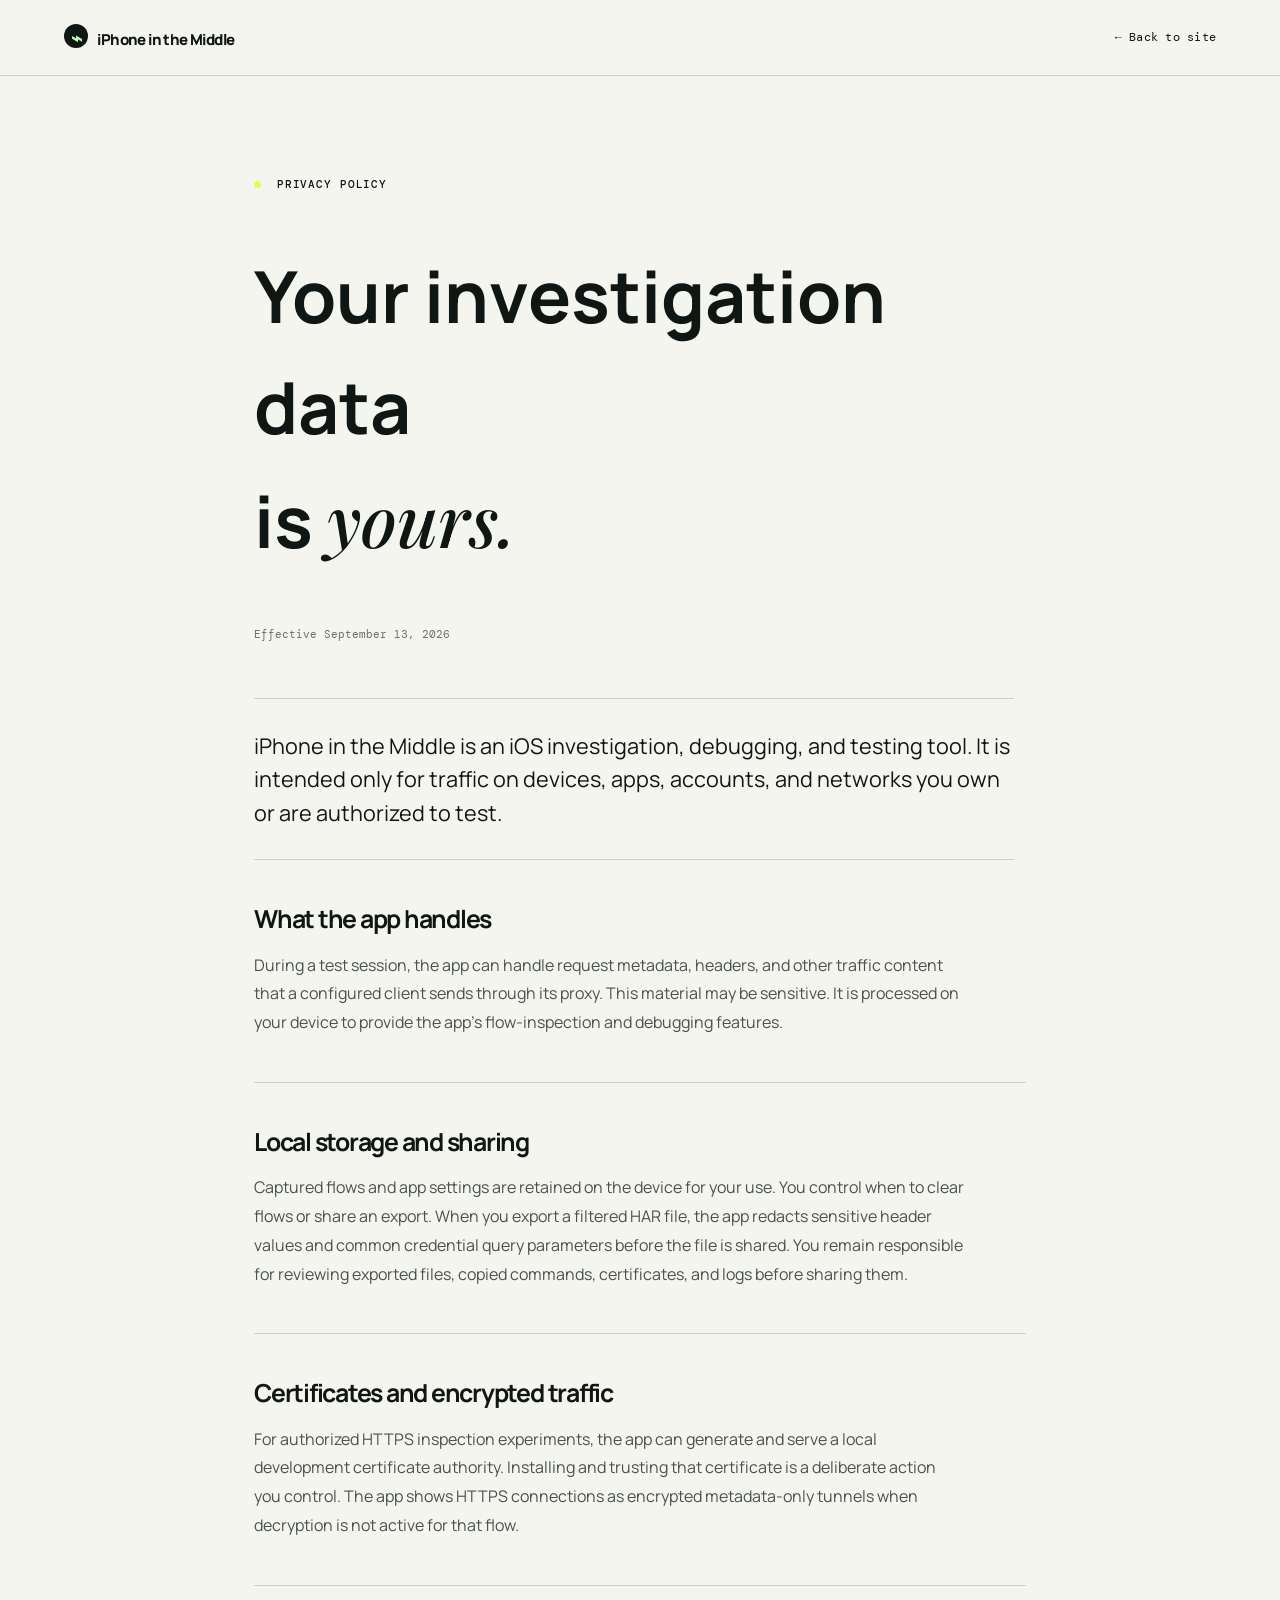
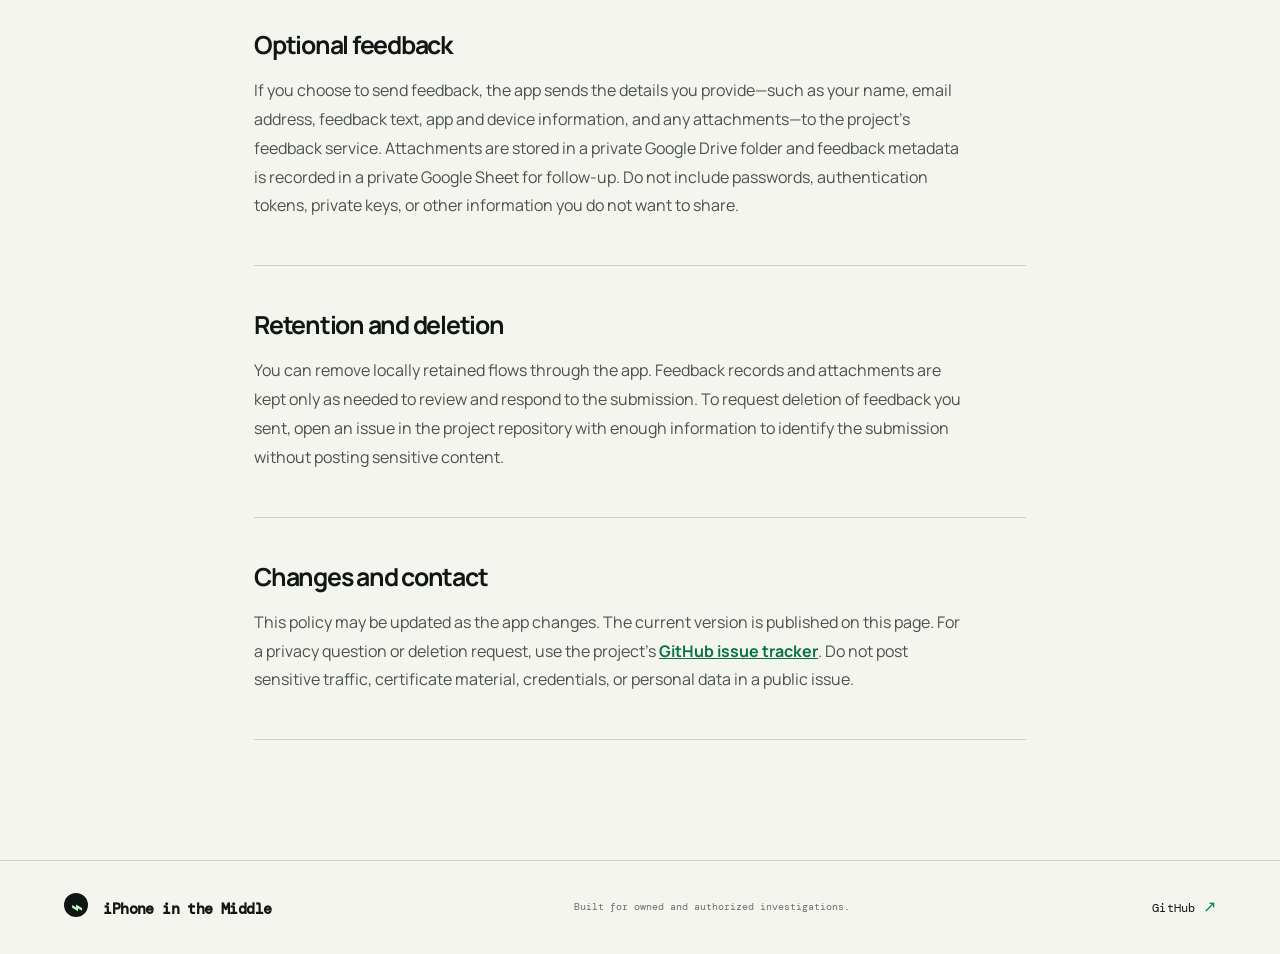
==== privacy.html @ bd2172a4 "Add privacy policy and device status features" ====
<!doctype html>
<html lang="en">
  <head>
    <meta charset="utf-8" />
    <meta name="viewport" content="width=device-width, initial-scale=1" />
    <meta name="description" content="Privacy policy for iPhone in the Middle." />
    <title>Privacy policy · iPhone in the Middle</title>
    <link rel="stylesheet" href="styles.css" />
  </head>
  <body class="policy-page">
    <header class="site-header"><a class="brand" href="index.html"><span class="brand-mark">⌁</span> iPhone in the Middle</a><a class="header-link" href="index.html">← Back to site</a></header>
    <main class="policy">
      <p class="eyebrow"><span></span> Privacy policy</p>
      <h1>Your investigation data<br />is <em>yours.</em></h1>
      <p class="policy-date">Effective September 13, 2026</p>
      <div class="policy-intro">iPhone in the Middle is an iOS investigation, debugging, and testing tool. It is intended only for traffic on devices, apps, accounts, and networks you own or are authorized to test.</div>
      <section><h2>What the app handles</h2><p>During a test session, the app can handle request metadata, headers, and other traffic content that a configured client sends through its proxy. This material may be sensitive. It is processed on your device to provide the app’s flow-inspection and debugging features.</p></section>
      <section><h2>Local storage and sharing</h2><p>Captured flows and app settings are retained on the device for your use. You control when to clear flows or share an export. When you export a filtered HAR file, the app redacts sensitive header values and common credential query parameters before the file is shared. You remain responsible for reviewing exported files, copied commands, certificates, and logs before sharing them.</p></section>
      <section><h2>Certificates and encrypted traffic</h2><p>For authorized HTTPS inspection experiments, the app can generate and serve a local development certificate authority. Installing and trusting that certificate is a deliberate action you control. The app shows HTTPS connections as encrypted metadata-only tunnels when decryption is not active for that flow.</p></section>
      <section><h2>Optional feedback</h2><p>If you choose to send feedback, the app sends the details you provide—such as your name, email address, feedback text, app and device information, and any attachments—to the project’s feedback service. Attachments are stored in a private Google Drive folder and feedback metadata is recorded in a private Google Sheet for follow-up. Do not include passwords, authentication tokens, private keys, or other information you do not want to share.</p></section>
      <section><h2>Retention and deletion</h2><p>You can remove locally retained flows through the app. Feedback records and attachments are kept only as needed to review and respond to the submission. To request deletion of feedback you sent, open an issue in the project repository with enough information to identify the submission without posting sensitive content.</p></section>
      <section><h2>Changes and contact</h2><p>This policy may be updated as the app changes. The current version is published on this page. For a privacy question or deletion request, use the project’s <a href="https://github.com/depoon/iPhoneInTheMiddle/issues">GitHub issue tracker</a>. Do not post sensitive traffic, certificate material, credentials, or personal data in a public issue.</p></section>
    </main>
    <footer><a class="brand" href="index.html"><span class="brand-mark">⌁</span> iPhone in the Middle</a><p>Built for owned and authorized investigations.</p><a href="https://github.com/depoon/iPhoneInTheMiddle">GitHub <span>↗</span></a></footer>
  </body>
</html>
---- styles.css ----
@import url('https://fonts.googleapis.com/css2?family=DM+Mono:wght@400;500&family=Manrope:wght@400;500;600;700;800&family=Playfair+Display:ital,wght@0,500;0,600;1,500;1,600&display=swap');

:root { --ink:#101614; --paper:#f5f5ef; --mint:#b9ffbc; --acid:#dfff4f; --line:#cdd0c8; --muted:#68706b; }
*{box-sizing:border-box} html{scroll-behavior:smooth} body{margin:0;background:var(--paper);color:var(--ink);font-family:Manrope,Arial,sans-serif;font-size:16px;line-height:1.55}.site-header,footer{display:flex;align-items:center;justify-content:space-between;max-width:1440px;margin:auto;padding:24px 5vw;border-bottom:1px solid var(--line)}.brand{color:inherit;text-decoration:none;font-size:.94rem;font-weight:800;letter-spacing:-.04em}.brand-mark{display:inline-grid;place-items:center;width:24px;height:24px;margin-right:7px;border-radius:50%;background:var(--ink);color:var(--mint);font-family:serif;font-size:1.2rem}nav{display:flex;gap:28px}nav a,.header-link,footer>a{color:inherit;text-decoration:none;font-family:'DM Mono',monospace;font-size:.72rem;letter-spacing:.02em}.header-link span,footer span{color:#008c55;font-size:1rem}.hero{min-height:670px;overflow:hidden;position:relative;display:grid;grid-template-columns:minmax(360px,.9fr) minmax(450px,1.1fr);background:#12372b;color:#f5f5ef;padding:90px max(5vw,calc((100vw - 1296px)/2)) 60px}.hero-copy{position:relative;z-index:2;max-width:620px}.eyebrow{font-family:'DM Mono',monospace;text-transform:uppercase;letter-spacing:.08em;font-size:.68rem;font-weight:500;margin:0 0 20px}.eyebrow span{display:inline-block;width:7px;height:7px;border-radius:50%;background:var(--acid);margin-right:8px}.hero h1,h2{letter-spacing:-.07em;line-height:.98;margin:0;font-size:clamp(3.2rem,5.6vw,6.3rem);font-weight:700}.hero h1 em,h2 em{font-family:'Playfair Display',serif;font-weight:500}.lede{max-width:510px;margin:32px 0;color:#d3ded6;font-size:1.06rem;line-height:1.7}.hero-actions{display:flex;align-items:center;gap:18px}.button{display:inline-flex;align-items:center;gap:22px;padding:14px 17px;text-decoration:none;font-size:.83rem;font-weight:700}.primary{background:var(--acid);color:var(--ink)}.primary span{font-size:1.2rem}.quiet{color:white;border-bottom:1px solid #87a197;padding:13px 0}.fine-print{font-family:'DM Mono';font-size:.65rem;color:#9ab4a8;margin-top:40px}.hero-visual{position:relative;min-height:500px}.phone-wrap{position:absolute;width:300px;right:16%;top:-14px;filter:drop-shadow(0 24px 24px #071c1588);transform:rotate(6deg)}.phone-wrap img{display:block;width:100%;border-radius:37px}.signal{position:absolute;border:1px solid #487361;border-radius:50%;width:560px;height:560px;right:-60px;top:-90px}.signal.two{width:410px;height:410px;right:15px;top:-15px}.signal.three{width:260px;height:260px;right:90px;top:60px}.annotation{position:absolute;font-family:'DM Mono';font-size:.66rem;border-left:1px solid #89b9a0;padding-left:12px;color:#e4eee6}.annotation i{display:inline-block;width:7px;height:7px;background:var(--acid);border-radius:50%;margin-right:7px}.annotation strong,.annotation small{display:block}.annotation small{color:#b9cabd;margin-top:3px}.annotation-a{top:325px;left:0}.annotation-b{top:115px;right:0}.principle{max-width:1296px;margin:auto;padding:130px 0;display:grid;grid-template-columns:1fr 2fr;gap:40px}.principle h2{font-size:clamp(2.8rem,4.5vw,5.1rem)}.principle div>p{max-width:480px;margin:35px 0 0;font-size:1rem;line-height:1.8;color:#49524d}.capabilities{background:#e6e7df;padding:115px max(5vw,calc((100vw - 1296px)/2))}.section-intro{display:flex;justify-content:space-between;align-items:start;margin-bottom:68px}.section-intro h2,.gallery h2{font-size:clamp(2.8rem,4.5vw,5rem)}.capability-grid{display:grid;grid-template-columns:repeat(4,1fr);border-top:1px solid #adb5ad}.capability-grid article{padding:25px 28px 0 0;margin-right:23px;border-right:1px solid #adb5ad;min-height:220px}.capability-grid article:last-child{border:0}.capability-grid b{font-family:'DM Mono';font-size:.68rem;color:#668274}.capability-grid h3{font-size:1.14rem;letter-spacing:-.04em;margin:33px 0 10px}.capability-grid p{font-size:.85rem;color:#59625c;line-height:1.7;margin:0}.gallery{background:#111917;color:#f7f7ef;padding:115px max(5vw,calc((100vw - 1296px)/2)) 125px}.gallery-heading{display:flex;justify-content:space-between;align-items:end;margin-bottom:58px}.gallery-heading>p{max-width:300px;color:#a9b7ae;font-size:.87rem;line-height:1.7}.screens{display:grid;grid-template-columns:.85fr 1.25fr .85fr;gap:30px;align-items:end}.screens figure{margin:0}.screens img{width:100%;display:block;border-radius:25px;box-shadow:0 18px 30px #0007}.screens figcaption{font-family:'DM Mono';font-size:.67rem;letter-spacing:.04em;margin:13px 4px;color:#c4d1c8}.featured{transform:translateY(-22px)}.workflow{padding:115px 5vw;text-align:center;max-width:1050px;margin:auto}.workflow h2{font-size:clamp(2.3rem,4vw,4.4rem)}.workflow h2 span{color:#008c55;font-family:Arial;font-weight:400}.workflow>p:last-child{max-width:600px;margin:35px auto 0;color:#59625c;font-size:.94rem;line-height:1.8}footer{border-top:1px solid var(--line);border-bottom:0;padding-top:32px;padding-bottom:32px}footer p{font-family:'DM Mono';font-size:.65rem;color:var(--muted);margin:0}
 .footer-links{display:flex;gap:22px}.devices{display:grid;grid-template-columns:.85fr 1.15fr;gap:80px;align-items:center;max-width:1296px;margin:auto;padding:120px 0}.devices h2{font-size:clamp(2.8rem,4.5vw,5.1rem)}.device-copy>p:not(.eyebrow){max-width:465px;color:#49524d;line-height:1.8;margin:35px 0 0}.device-copy .device-note{font-family:'DM Mono';font-size:.7rem;color:#567264;border-left:2px solid #70ca78;padding-left:13px;line-height:1.7;margin-top:22px}.device-shots{display:grid;grid-template-columns:1.08fr .72fr;gap:30px;align-items:end}.device-shots figure{margin:0}.device-shots img{display:block;width:100%;border-radius:22px;box-shadow:0 18px 32px #1633262e}.device-shots figcaption{font-family:'DM Mono';font-size:.67rem;letter-spacing:.04em;margin:12px 3px;color:#66716a}.activity-shot{transform:translateY(18px)}.policy{max-width:900px;margin:0 auto;padding:100px 5vw 120px}.policy h1{font-size:clamp(3.2rem,5.6vw,6rem)}.policy h1 em{font-family:'Playfair Display',serif;font-weight:500}.policy-date{font-family:'DM Mono';font-size:.7rem;color:var(--muted);margin:25px 0 55px}.policy-intro{font-size:1.35rem;line-height:1.55;max-width:760px;padding:30px 0;border-top:1px solid var(--line);border-bottom:1px solid var(--line)}.policy section{padding:45px 0;border-bottom:1px solid var(--line)}.policy section h2{font-size:1.55rem;letter-spacing:-.05em;line-height:1.1}.policy section p{max-width:710px;color:#49524d;line-height:1.8;margin:18px 0 0}.policy section a{color:#087145;font-weight:700}.policy-page footer{max-width:none;padding-left:5vw;padding-right:5vw}
@media(max-width:800px){.site-header{padding:18px 5vw}.site-header nav{display:none}.header-link{font-size:.62rem}.hero{min-height:auto;display:block;padding-top:70px}.hero h1{font-size:3.35rem}.hero-visual{height:430px;margin-top:40px}.phone-wrap{width:225px;right:15%;top:10px}.signal{width:410px;height:410px;right:-70px;top:-30px}.signal.two{width:300px;height:300px;right:-15px;top:25px}.signal.three{width:190px;height:190px;right:40px;top:80px}.annotation-a{top:285px;left:1%}.annotation-b{top:115px;right:0}.principle{padding:80px 5vw;display:block}.principle .eyebrow{margin-bottom:45px}.section-intro,.gallery-heading{display:block}.capability-grid{grid-template-columns:1fr 1fr}.capability-grid article{min-height:195px;margin-right:18px;margin-bottom:25px}.capability-grid article:nth-child(2){border-right:0}.capabilities,.gallery{padding-top:80px;padding-bottom:80px}.screens{grid-template-columns:1fr 1fr;gap:18px}.screens figure:last-child{display:none}.featured{transform:none}.gallery-heading>p{margin:28px 0}.devices{display:block;padding:80px 5vw}.device-shots{margin-top:50px;gap:18px}.workflow{padding:85px 5vw}footer{align-items:flex-start;gap:14px;flex-direction:column}}
@media(max-width:430px){.hero h1{font-size:2.8rem}.hero-actions{align-items:flex-start;flex-direction:column;gap:8px}.principle h2,.section-intro h2,.gallery h2{font-size:2.7rem}.capability-grid{grid-template-columns:1fr}.capability-grid article{border-right:0;border-bottom:1px solid #adb5ad;padding-bottom:25px;margin-right:0}.screens{grid-template-columns:1fr}.screens figure:not(.featured){display:none}.featured{display:block!important}.phone-wrap{right:8%}.annotation-b{right:-12px}}
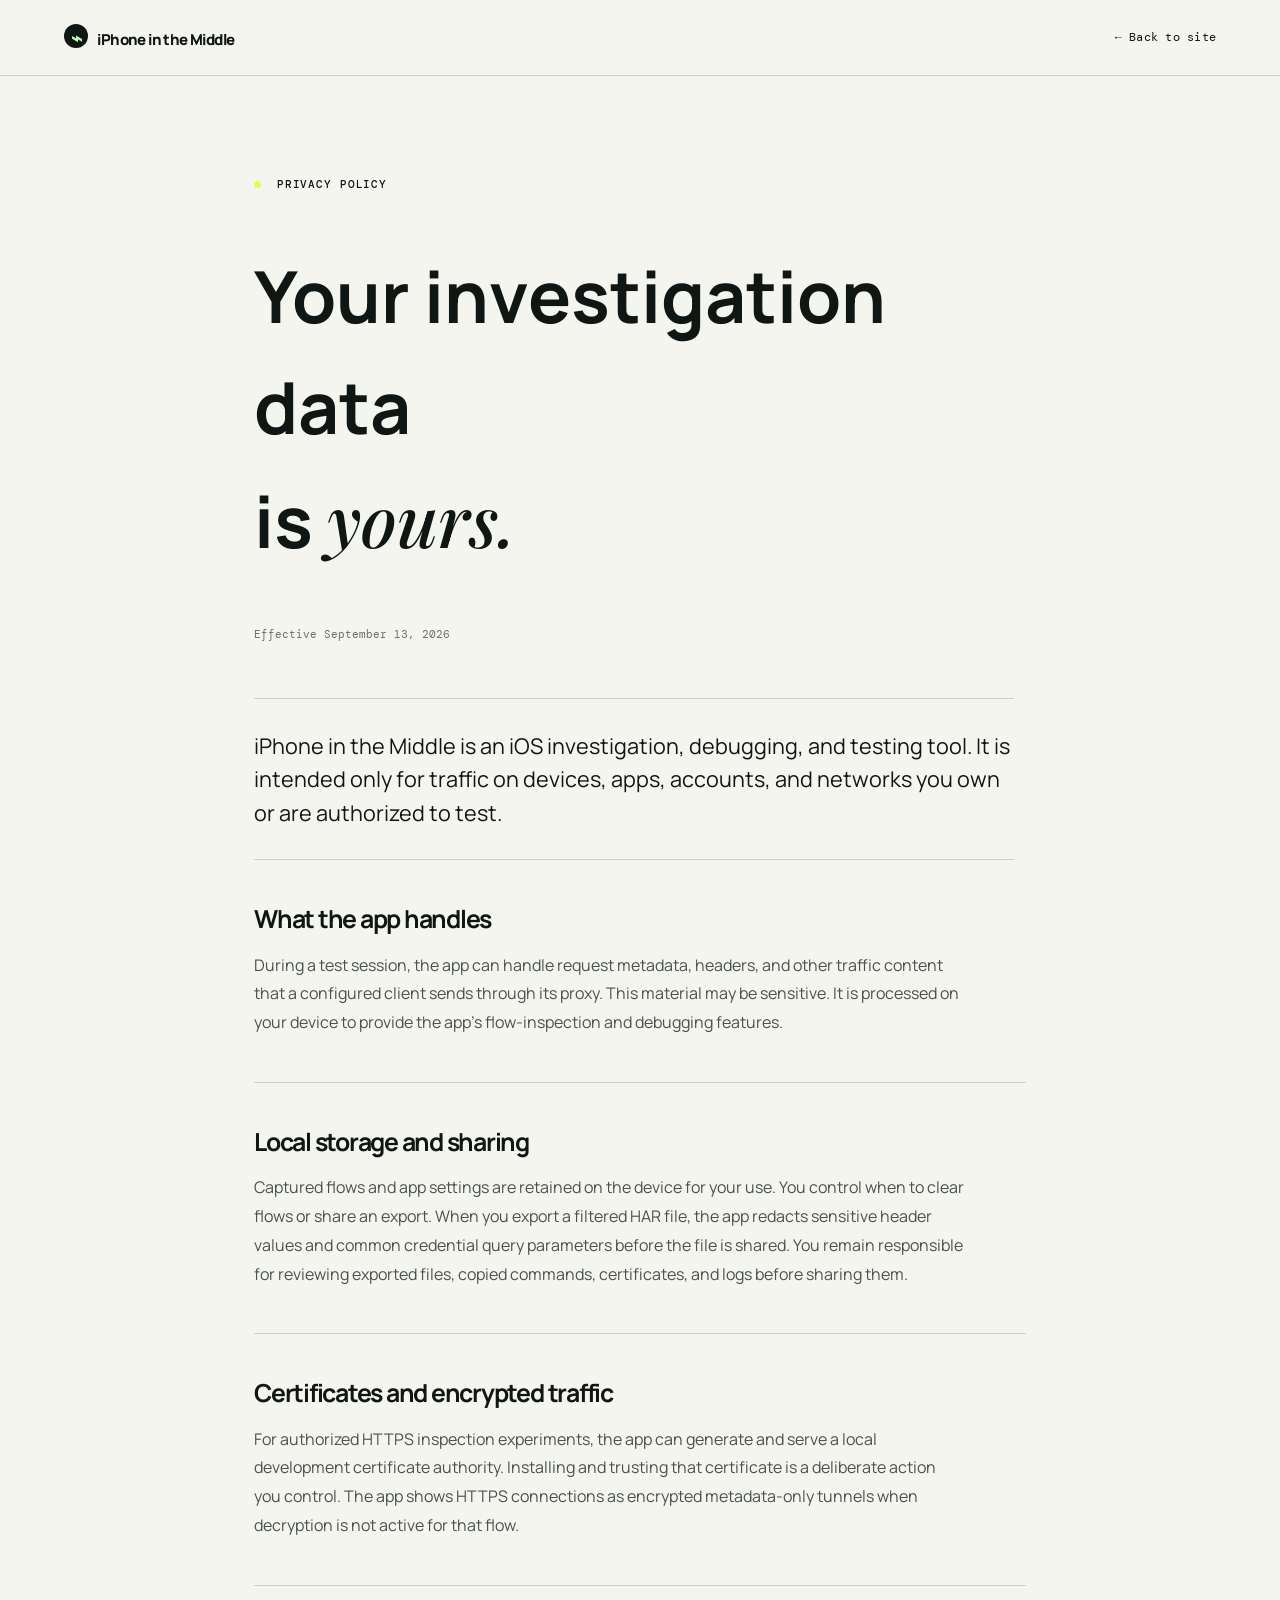
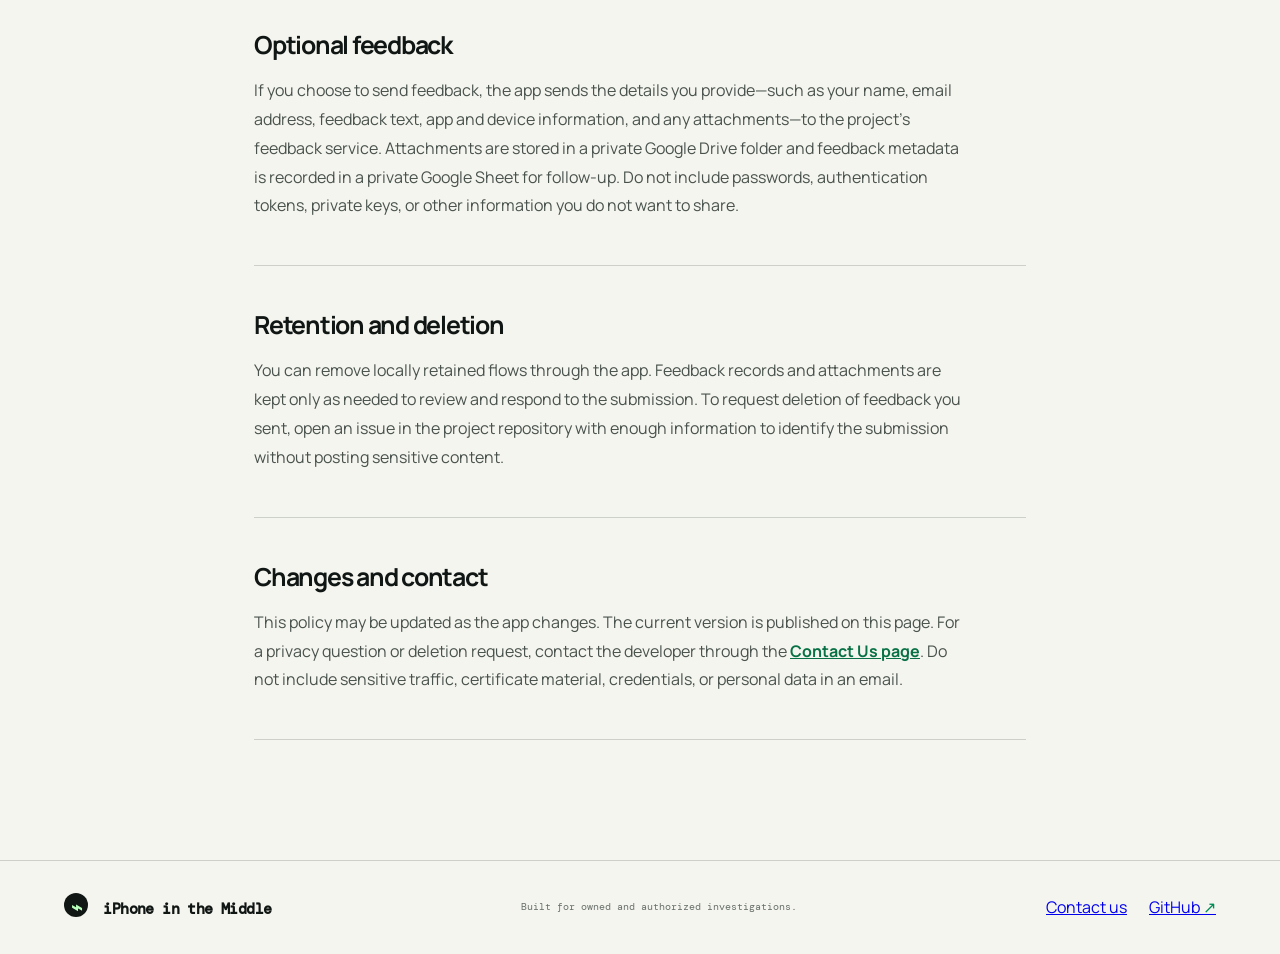
==== commit 279981d7: "Add public contact page" ====
--- a/privacy.html
+++ b/privacy.html
@@ -19,8 +19,8 @@
       <section><h2>Certificates and encrypted traffic</h2><p>For authorized HTTPS inspection experiments, the app can generate and serve a local development certificate authority. Installing and trusting that certificate is a deliberate action you control. The app shows HTTPS connections as encrypted metadata-only tunnels when decryption is not active for that flow.</p></section>
       <section><h2>Optional feedback</h2><p>If you choose to send feedback, the app sends the details you provide—such as your name, email address, feedback text, app and device information, and any attachments—to the project’s feedback service. Attachments are stored in a private Google Drive folder and feedback metadata is recorded in a private Google Sheet for follow-up. Do not include passwords, authentication tokens, private keys, or other information you do not want to share.</p></section>
       <section><h2>Retention and deletion</h2><p>You can remove locally retained flows through the app. Feedback records and attachments are kept only as needed to review and respond to the submission. To request deletion of feedback you sent, open an issue in the project repository with enough information to identify the submission without posting sensitive content.</p></section>
-      <section><h2>Changes and contact</h2><p>This policy may be updated as the app changes. The current version is published on this page. For a privacy question or deletion request, use the project’s <a href="https://github.com/depoon/iPhoneInTheMiddle/issues">GitHub issue tracker</a>. Do not post sensitive traffic, certificate material, credentials, or personal data in a public issue.</p></section>
+      <section><h2>Changes and contact</h2><p>This policy may be updated as the app changes. The current version is published on this page. For a privacy question or deletion request, contact the developer through the <a href="contact.html">Contact Us page</a>. Do not include sensitive traffic, certificate material, credentials, or personal data in an email.</p></section>
     </main>
-    <footer><a class="brand" href="index.html"><span class="brand-mark">⌁</span> iPhone in the Middle</a><p>Built for owned and authorized investigations.</p><a href="https://github.com/depoon/iPhoneInTheMiddle">GitHub <span>↗</span></a></footer>
+    <footer><a class="brand" href="index.html"><span class="brand-mark">⌁</span> iPhone in the Middle</a><p>Built for owned and authorized investigations.</p><div class="footer-links"><a href="contact.html">Contact us</a><a href="https://github.com/depoon/iPhoneInTheMiddle">GitHub <span>↗</span></a></div></footer>
   </body>
 </html>
--- a/styles.css
+++ b/styles.css
@@ -3,5 +3,6 @@
 :root { --ink:#101614; --paper:#f5f5ef; --mint:#b9ffbc; --acid:#dfff4f; --line:#cdd0c8; --muted:#68706b; }
 *{box-sizing:border-box} html{scroll-behavior:smooth} body{margin:0;background:var(--paper);color:var(--ink);font-family:Manrope,Arial,sans-serif;font-size:16px;line-height:1.55}.site-header,footer{display:flex;align-items:center;justify-content:space-between;max-width:1440px;margin:auto;padding:24px 5vw;border-bottom:1px solid var(--line)}.brand{color:inherit;text-decoration:none;font-size:.94rem;font-weight:800;letter-spacing:-.04em}.brand-mark{display:inline-grid;place-items:center;width:24px;height:24px;margin-right:7px;border-radius:50%;background:var(--ink);color:var(--mint);font-family:serif;font-size:1.2rem}nav{display:flex;gap:28px}nav a,.header-link,footer>a{color:inherit;text-decoration:none;font-family:'DM Mono',monospace;font-size:.72rem;letter-spacing:.02em}.header-link span,footer span{color:#008c55;font-size:1rem}.hero{min-height:670px;overflow:hidden;position:relative;display:grid;grid-template-columns:minmax(360px,.9fr) minmax(450px,1.1fr);background:#12372b;color:#f5f5ef;padding:90px max(5vw,calc((100vw - 1296px)/2)) 60px}.hero-copy{position:relative;z-index:2;max-width:620px}.eyebrow{font-family:'DM Mono',monospace;text-transform:uppercase;letter-spacing:.08em;font-size:.68rem;font-weight:500;margin:0 0 20px}.eyebrow span{display:inline-block;width:7px;height:7px;border-radius:50%;background:var(--acid);margin-right:8px}.hero h1,h2{letter-spacing:-.07em;line-height:.98;margin:0;font-size:clamp(3.2rem,5.6vw,6.3rem);font-weight:700}.hero h1 em,h2 em{font-family:'Playfair Display',serif;font-weight:500}.lede{max-width:510px;margin:32px 0;color:#d3ded6;font-size:1.06rem;line-height:1.7}.hero-actions{display:flex;align-items:center;gap:18px}.button{display:inline-flex;align-items:center;gap:22px;padding:14px 17px;text-decoration:none;font-size:.83rem;font-weight:700}.primary{background:var(--acid);color:var(--ink)}.primary span{font-size:1.2rem}.quiet{color:white;border-bottom:1px solid #87a197;padding:13px 0}.fine-print{font-family:'DM Mono';font-size:.65rem;color:#9ab4a8;margin-top:40px}.hero-visual{position:relative;min-height:500px}.phone-wrap{position:absolute;width:300px;right:16%;top:-14px;filter:drop-shadow(0 24px 24px #071c1588);transform:rotate(6deg)}.phone-wrap img{display:block;width:100%;border-radius:37px}.signal{position:absolute;border:1px solid #487361;border-radius:50%;width:560px;height:560px;right:-60px;top:-90px}.signal.two{width:410px;height:410px;right:15px;top:-15px}.signal.three{width:260px;height:260px;right:90px;top:60px}.annotation{position:absolute;font-family:'DM Mono';font-size:.66rem;border-left:1px solid #89b9a0;padding-left:12px;color:#e4eee6}.annotation i{display:inline-block;width:7px;height:7px;background:var(--acid);border-radius:50%;margin-right:7px}.annotation strong,.annotation small{display:block}.annotation small{color:#b9cabd;margin-top:3px}.annotation-a{top:325px;left:0}.annotation-b{top:115px;right:0}.principle{max-width:1296px;margin:auto;padding:130px 0;display:grid;grid-template-columns:1fr 2fr;gap:40px}.principle h2{font-size:clamp(2.8rem,4.5vw,5.1rem)}.principle div>p{max-width:480px;margin:35px 0 0;font-size:1rem;line-height:1.8;color:#49524d}.capabilities{background:#e6e7df;padding:115px max(5vw,calc((100vw - 1296px)/2))}.section-intro{display:flex;justify-content:space-between;align-items:start;margin-bottom:68px}.section-intro h2,.gallery h2{font-size:clamp(2.8rem,4.5vw,5rem)}.capability-grid{display:grid;grid-template-columns:repeat(4,1fr);border-top:1px solid #adb5ad}.capability-grid article{padding:25px 28px 0 0;margin-right:23px;border-right:1px solid #adb5ad;min-height:220px}.capability-grid article:last-child{border:0}.capability-grid b{font-family:'DM Mono';font-size:.68rem;color:#668274}.capability-grid h3{font-size:1.14rem;letter-spacing:-.04em;margin:33px 0 10px}.capability-grid p{font-size:.85rem;color:#59625c;line-height:1.7;margin:0}.gallery{background:#111917;color:#f7f7ef;padding:115px max(5vw,calc((100vw - 1296px)/2)) 125px}.gallery-heading{display:flex;justify-content:space-between;align-items:end;margin-bottom:58px}.gallery-heading>p{max-width:300px;color:#a9b7ae;font-size:.87rem;line-height:1.7}.screens{display:grid;grid-template-columns:.85fr 1.25fr .85fr;gap:30px;align-items:end}.screens figure{margin:0}.screens img{width:100%;display:block;border-radius:25px;box-shadow:0 18px 30px #0007}.screens figcaption{font-family:'DM Mono';font-size:.67rem;letter-spacing:.04em;margin:13px 4px;color:#c4d1c8}.featured{transform:translateY(-22px)}.workflow{padding:115px 5vw;text-align:center;max-width:1050px;margin:auto}.workflow h2{font-size:clamp(2.3rem,4vw,4.4rem)}.workflow h2 span{color:#008c55;font-family:Arial;font-weight:400}.workflow>p:last-child{max-width:600px;margin:35px auto 0;color:#59625c;font-size:.94rem;line-height:1.8}footer{border-top:1px solid var(--line);border-bottom:0;padding-top:32px;padding-bottom:32px}footer p{font-family:'DM Mono';font-size:.65rem;color:var(--muted);margin:0}
  .footer-links{display:flex;gap:22px}.devices{display:grid;grid-template-columns:.85fr 1.15fr;gap:80px;align-items:center;max-width:1296px;margin:auto;padding:120px 0}.devices h2{font-size:clamp(2.8rem,4.5vw,5.1rem)}.device-copy>p:not(.eyebrow){max-width:465px;color:#49524d;line-height:1.8;margin:35px 0 0}.device-copy .device-note{font-family:'DM Mono';font-size:.7rem;color:#567264;border-left:2px solid #70ca78;padding-left:13px;line-height:1.7;margin-top:22px}.device-shots{display:grid;grid-template-columns:1.08fr .72fr;gap:30px;align-items:end}.device-shots figure{margin:0}.device-shots img{display:block;width:100%;border-radius:22px;box-shadow:0 18px 32px #1633262e}.device-shots figcaption{font-family:'DM Mono';font-size:.67rem;letter-spacing:.04em;margin:12px 3px;color:#66716a}.activity-shot{transform:translateY(18px)}.policy{max-width:900px;margin:0 auto;padding:100px 5vw 120px}.policy h1{font-size:clamp(3.2rem,5.6vw,6rem)}.policy h1 em{font-family:'Playfair Display',serif;font-weight:500}.policy-date{font-family:'DM Mono';font-size:.7rem;color:var(--muted);margin:25px 0 55px}.policy-intro{font-size:1.35rem;line-height:1.55;max-width:760px;padding:30px 0;border-top:1px solid var(--line);border-bottom:1px solid var(--line)}.policy section{padding:45px 0;border-bottom:1px solid var(--line)}.policy section h2{font-size:1.55rem;letter-spacing:-.05em;line-height:1.1}.policy section p{max-width:710px;color:#49524d;line-height:1.8;margin:18px 0 0}.policy section a{color:#087145;font-weight:700}.policy-page footer{max-width:none;padding-left:5vw;padding-right:5vw}
+ .contact{max-width:900px;margin:0 auto;padding:100px 5vw 120px}.contact h1{font-size:clamp(3.2rem,5.6vw,6rem)}.contact h1 em{font-family:'Playfair Display',serif;font-weight:500}.contact-lede{font-size:1.25rem;line-height:1.65;max-width:600px;color:#49524d;margin:30px 0}.contact-email{display:inline-flex;align-items:center;gap:30px;background:#12372b;color:var(--acid);padding:19px 23px;text-decoration:none;font-size:clamp(1.1rem,2vw,1.55rem);font-weight:800;letter-spacing:-.04em}.contact-email span{font-size:1.5rem}.contact-boundary{margin-top:75px;padding:32px;background:#e6e7df;border-left:4px solid #70ca78}.contact-boundary h2{font-size:1.4rem;letter-spacing:-.05em}.contact-boundary p{max-width:650px;color:#49524d;line-height:1.8;margin:15px 0 0}.contact-meta{font-family:'DM Mono';font-size:.72rem;line-height:1.8;color:#59625c;margin:38px 0 0}.contact-meta a{color:#087145;font-weight:700}.contact-page footer{max-width:none;padding-left:5vw;padding-right:5vw}
 @media(max-width:800px){.site-header{padding:18px 5vw}.site-header nav{display:none}.header-link{font-size:.62rem}.hero{min-height:auto;display:block;padding-top:70px}.hero h1{font-size:3.35rem}.hero-visual{height:430px;margin-top:40px}.phone-wrap{width:225px;right:15%;top:10px}.signal{width:410px;height:410px;right:-70px;top:-30px}.signal.two{width:300px;height:300px;right:-15px;top:25px}.signal.three{width:190px;height:190px;right:40px;top:80px}.annotation-a{top:285px;left:1%}.annotation-b{top:115px;right:0}.principle{padding:80px 5vw;display:block}.principle .eyebrow{margin-bottom:45px}.section-intro,.gallery-heading{display:block}.capability-grid{grid-template-columns:1fr 1fr}.capability-grid article{min-height:195px;margin-right:18px;margin-bottom:25px}.capability-grid article:nth-child(2){border-right:0}.capabilities,.gallery{padding-top:80px;padding-bottom:80px}.screens{grid-template-columns:1fr 1fr;gap:18px}.screens figure:last-child{display:none}.featured{transform:none}.gallery-heading>p{margin:28px 0}.devices{display:block;padding:80px 5vw}.device-shots{margin-top:50px;gap:18px}.workflow{padding:85px 5vw}footer{align-items:flex-start;gap:14px;flex-direction:column}}
 @media(max-width:430px){.hero h1{font-size:2.8rem}.hero-actions{align-items:flex-start;flex-direction:column;gap:8px}.principle h2,.section-intro h2,.gallery h2{font-size:2.7rem}.capability-grid{grid-template-columns:1fr}.capability-grid article{border-right:0;border-bottom:1px solid #adb5ad;padding-bottom:25px;margin-right:0}.screens{grid-template-columns:1fr}.screens figure:not(.featured){display:none}.featured{display:block!important}.phone-wrap{right:8%}.annotation-b{right:-12px}}
